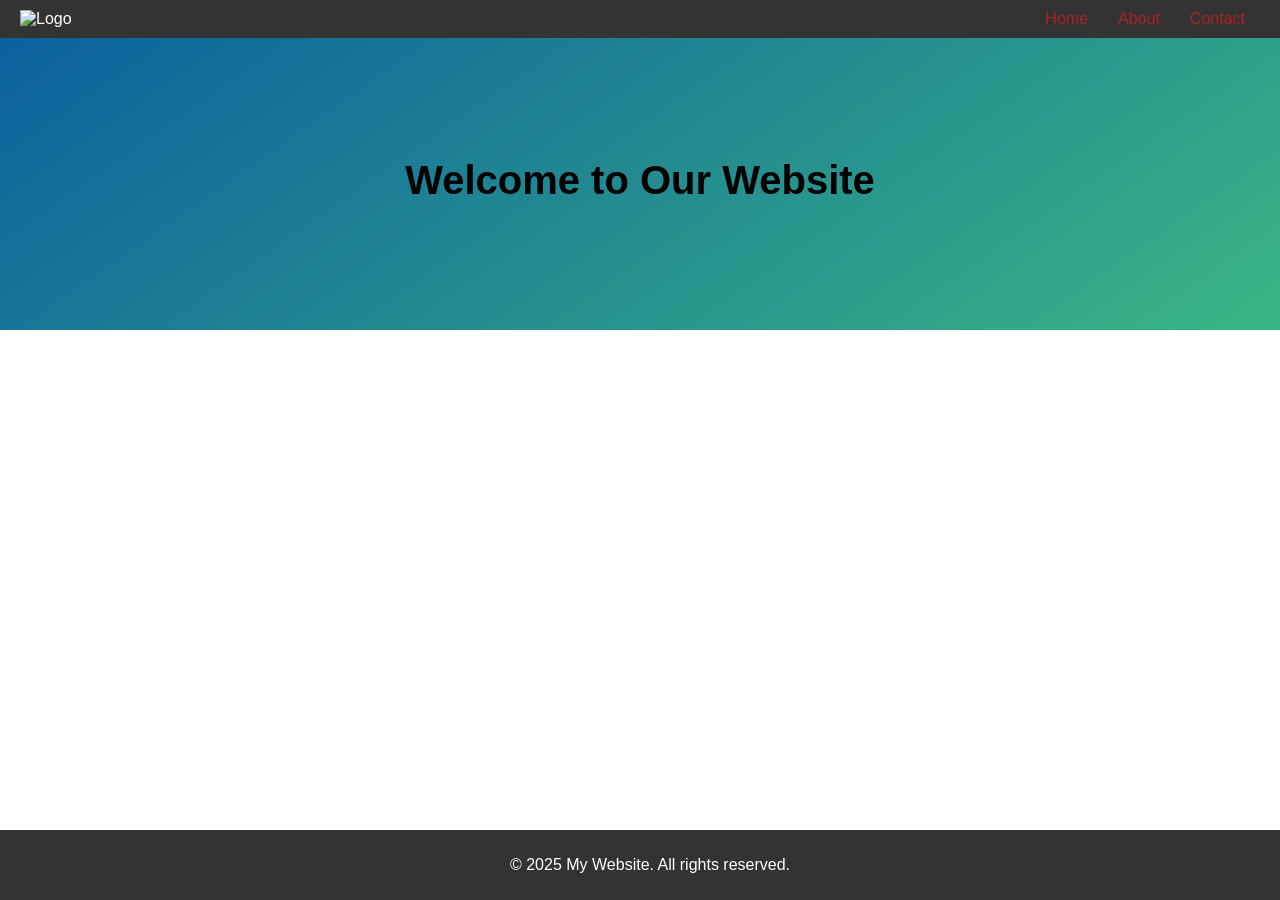
==== index.html @ 84d94f47 "Updated portfolio" ====
<!DOCTYPE html>
<html lang="en">
<head>
  <meta charset="UTF-8">
  <meta name="viewport" content="width=device-width, initial-scale=1.0">
  <title>Home Page</title>
  <link rel="icon" href="https://encrypted-tbn0.gstatic.com/images?q=tbn:ANd9GcSZ584acfWMPuHP7nRm1z5_Yt5zLmKyGrANsQ&s" type="image/png">
  <link rel="stylesheet" href="style.css">
  
</head>
<body>
  <header>
    <div class="logo">
      <img src="https://encrypted-tbn0.gstatic.com/images?q=tbn:ANd9GcQolS4VlcX3usdQuG4P78ITvFR3mfVvB48C0g&s" alt="Logo">
    </div>
    <nav>
      <ul>
        <li><a href="index.html">Home</a></li>
        <li><a href="about.html">About</a></li>
        <li><a href="contact.html">Contact</a></li>
      </ul>
    </nav>
  </header>
  
  <main>
    <h1 class="center-heading">Welcome to Our Website</h1>
  </main>
  
  <footer>
    <p>&copy; 2025 My Website. All rights reserved.</p>
  </footer>
</body>
</html>
---- style.css ----
/* General styles */
body, html {
  margin: 0;
  padding: 0;
  font-family: Arial, sans-serif;
  box-sizing: border-box;
}

header {
  display: flex;
  align-items: center;
  justify-content: space-between;
  padding: 10px 20px;
  background-color: #333;
  color: white;
}

.logo img {
  width: 50px;
  height: 50px;
}

nav ul {
  display: flex;
  list-style-type: none;
  margin: 0;
  padding: 0;
}

nav ul li {
  margin: 0 15px;
}

nav ul li a {
  color: rgb(172, 34, 34);
  text-decoration: none;
  font-size: 16px;
  transition: color 0.3s;
}

nav ul li a:hover {
  color: #f39c12;
}

main {
  text-align: center;
  padding: 100px 20px;
  background: linear-gradient(145deg, #0b619e, hsl(156, 51%, 47%));
}

.center-heading {
  font-size: 2.5rem;
  font-weight: bold;
  margin-top: 20px;
}

footer {
  text-align: center;
  padding: 10px;
  background-color: #333;
  color: white;
  position: absolute;
  width: 100%;
  bottom: 0;
}

/* About Page Specific */
#about-page {
  background-image: url('[data-uri]');
  background-size: cover;
  background-position: center;
  color: white;
  height: calc(100vh - 100px); /* Full height minus header/footer */
  display: flex;
  flex-direction: column;
  justify-content: center;
}

/* Contact Page Specific */
#contact-page {
  background-color: #e8f5e9;
  height: calc(100vh - 100px);
  display: flex;
  flex-direction: column;
  justify-content: center;
}
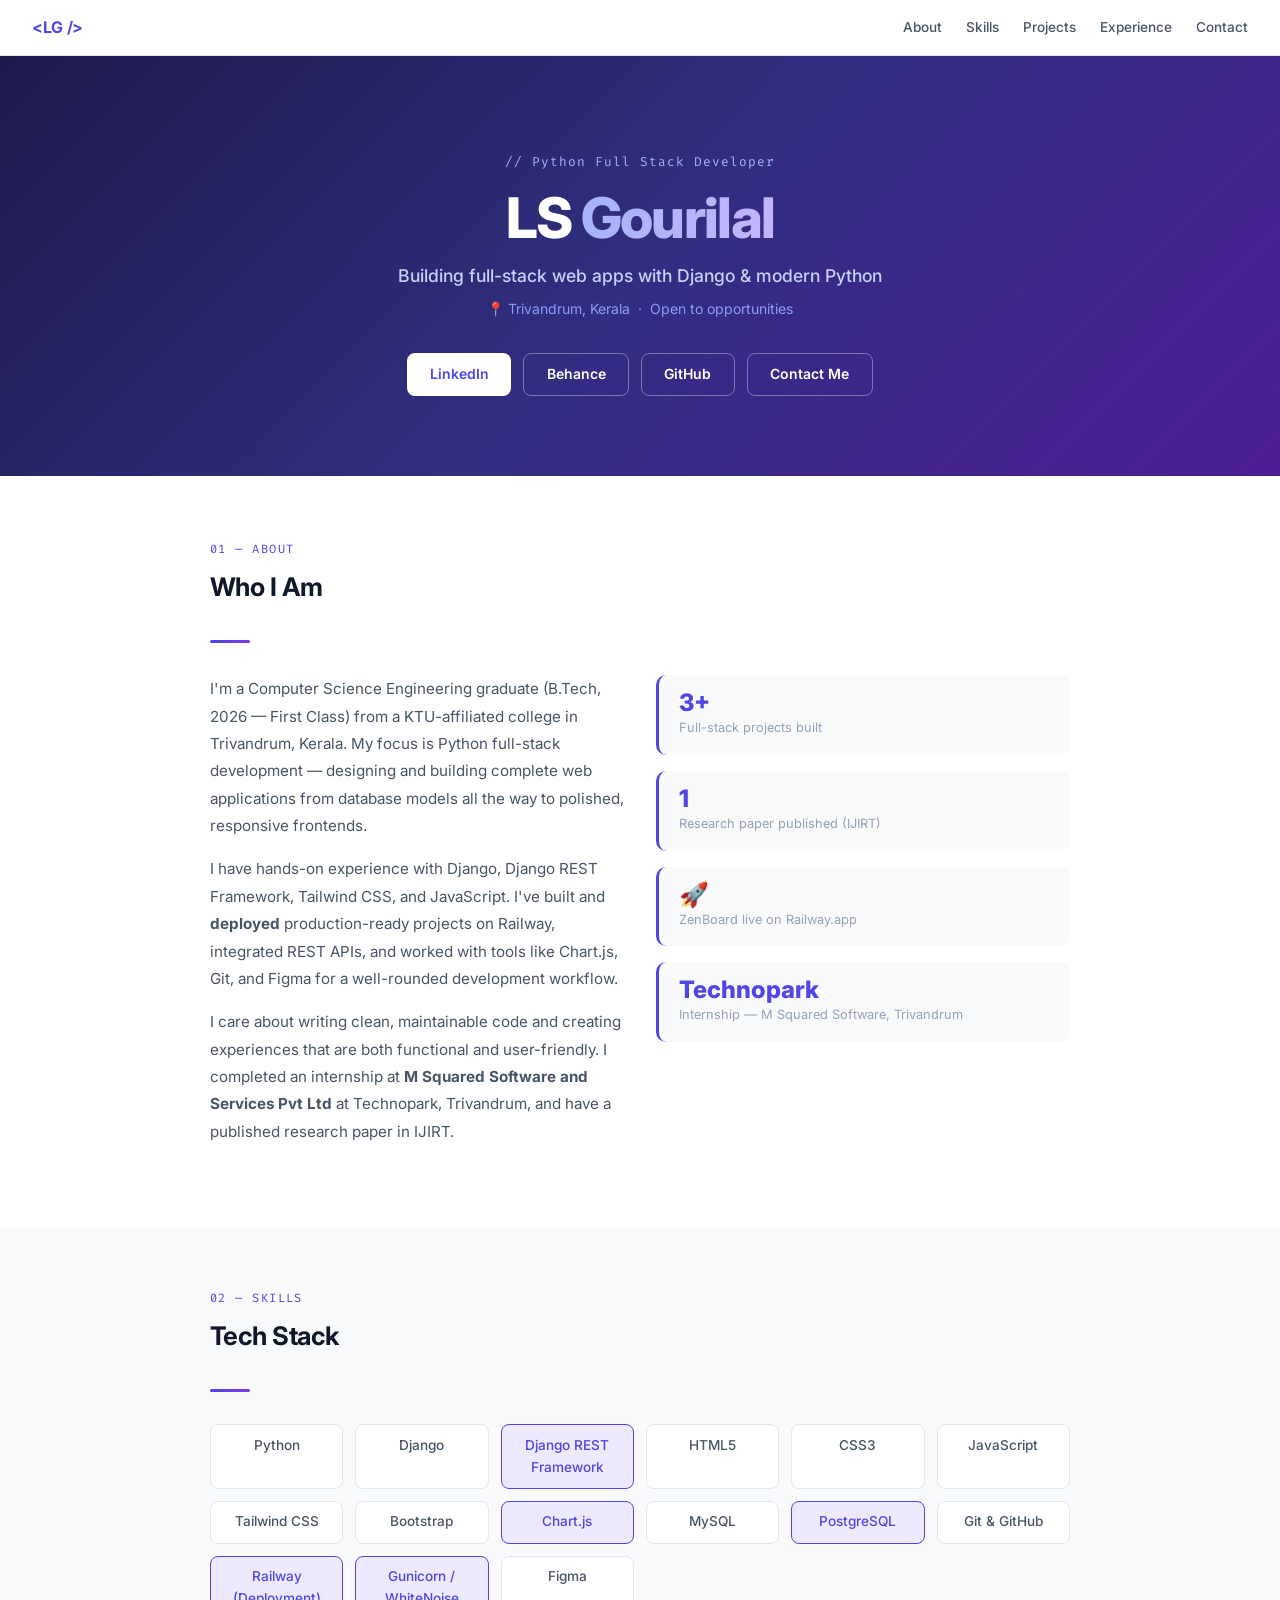
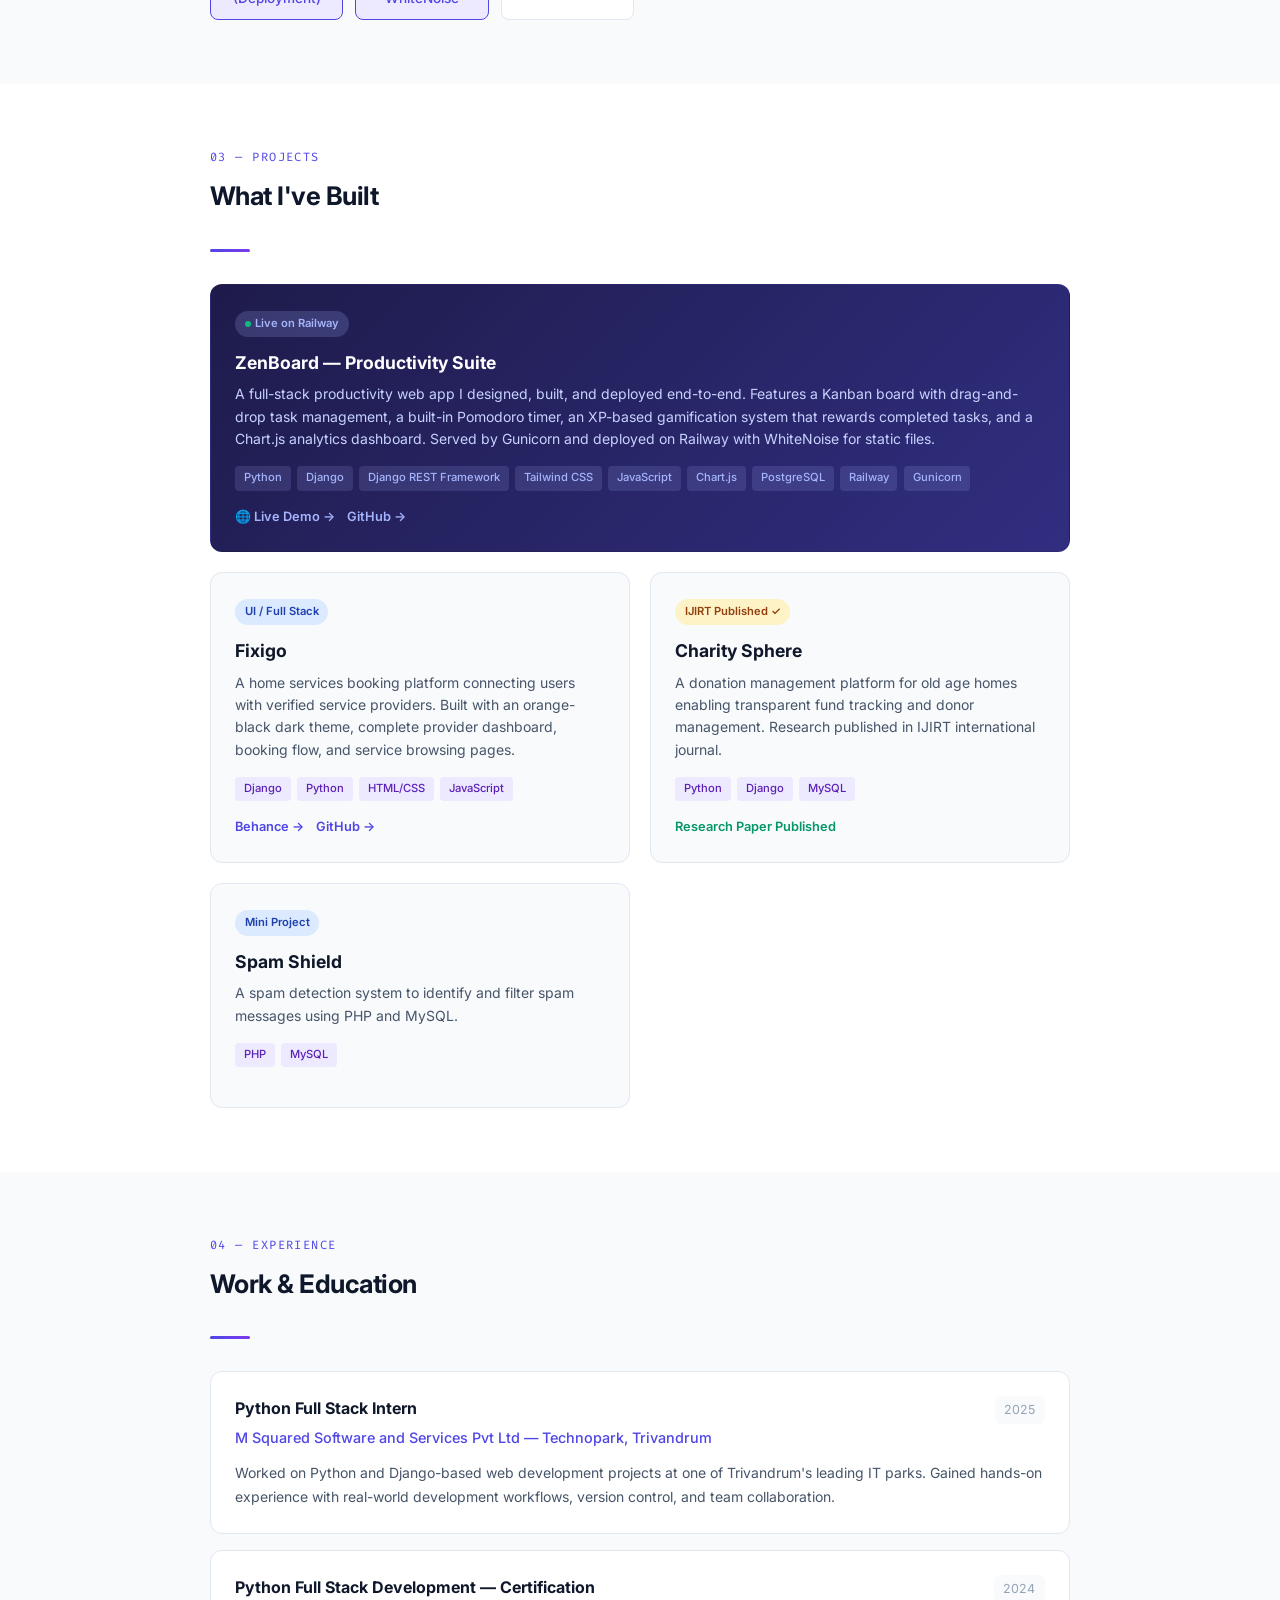
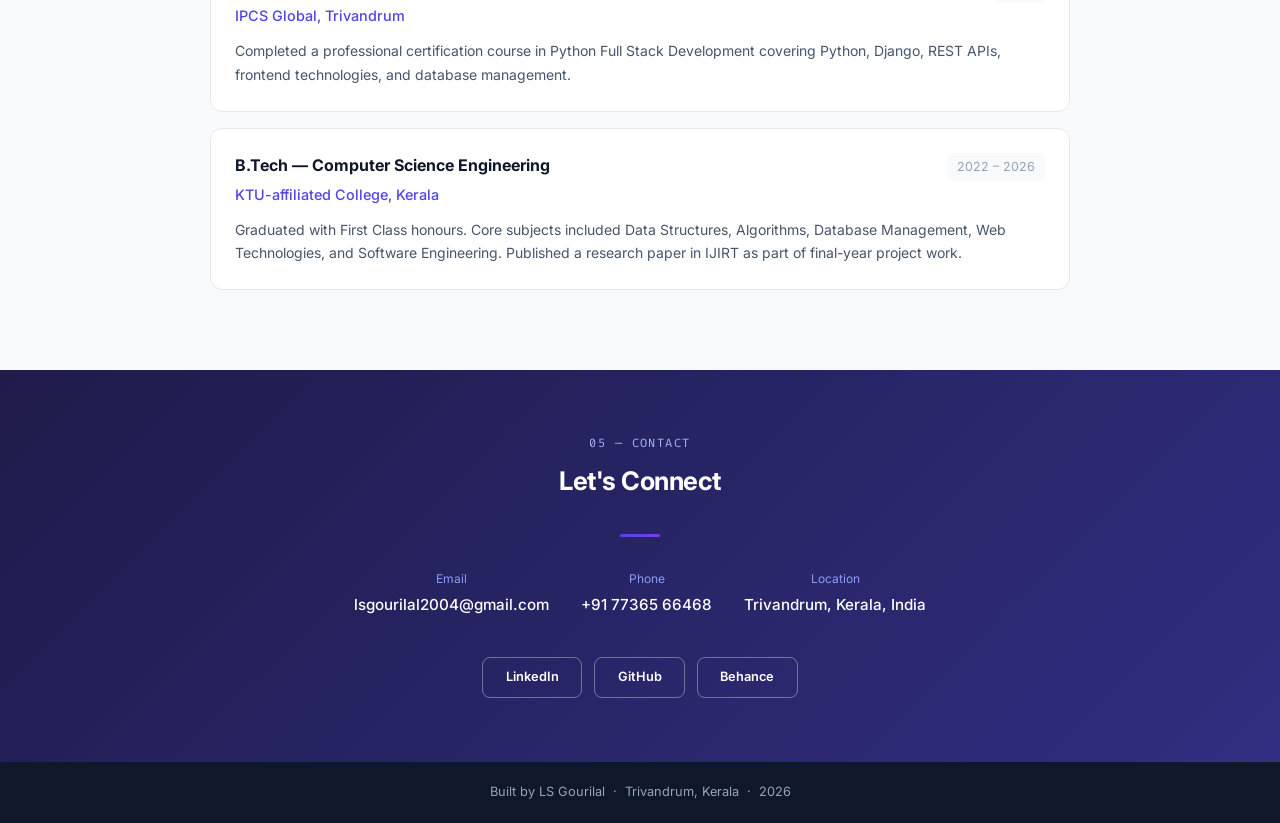
==== commit 2678e078: "Update portfolio" ====
--- a/index.html
+++ b/index.html
@@ -1,35 +1,298 @@
 <!DOCTYPE html>
 <html lang="en">
 <head>
-  <meta charset="UTF-8">
-  <meta name="viewport" content="width=device-width, initial-scale=1.0">
-  <title>Home Page</title>
-  <link rel="icon" href="https://encrypted-tbn0.gstatic.com/images?q=tbn:ANd9GcSZ584acfWMPuHP7nRm1z5_Yt5zLmKyGrANsQ&s" type="image/png">
-  <link rel="stylesheet" href="style.css">
-  
+  <meta charset="UTF-8" />
+  <meta name="viewport" content="width=device-width, initial-scale=1.0" />
+  <title>LS Gourilal — Python Full Stack Developer</title>
+  <link rel="preconnect" href="https://fonts.googleapis.com" />
+  <link href="https://fonts.googleapis.com/css2?family=Inter:wght@400;500;600;700;800&family=Fira+Code:wght@400;500&display=swap" rel="stylesheet" />
+  <style>
+    *, *::before, *::after { box-sizing: border-box; margin: 0; padding: 0; }
+    :root {
+      --ink:#0f172a;--ink-soft:#475569;--ink-mute:#94a3b8;--surface:#f8fafc;
+      --card:#ffffff;--border:#e2e8f0;--accent:#4f46e5;--accent-2:#7c3aed;
+      --green:#059669;--amber:#d97706;--tag-bg:#ede9fe;--tag-txt:#5b21b6;
+    }
+    html{scroll-behavior:smooth}
+    body{font-family:'Inter',sans-serif;background:var(--surface);color:var(--ink);line-height:1.6}
+    nav{position:sticky;top:0;z-index:50;background:rgba(255,255,255,0.9);backdrop-filter:blur(12px);border-bottom:1px solid var(--border);padding:0 2rem;display:flex;align-items:center;justify-content:space-between;height:56px}
+    .nav-brand{font-weight:700;font-size:1rem;color:var(--accent);letter-spacing:-0.02em}
+    .nav-links{display:flex;gap:1.5rem}
+    .nav-links a{font-size:0.85rem;font-weight:500;color:var(--ink-soft);text-decoration:none;transition:color 0.2s}
+    .nav-links a:hover{color:var(--accent)}
+    .hero{background:linear-gradient(135deg,#1e1b4b 0%,#312e81 50%,#4c1d95 100%);color:white;padding:6rem 2rem 5rem;text-align:center;position:relative;overflow:hidden}
+    .hero-eyebrow{font-family:'Fira Code',monospace;font-size:0.8rem;color:#a5b4fc;letter-spacing:0.08em;margin-bottom:1rem}
+    .hero h1{font-size:clamp(2.2rem,6vw,3.5rem);font-weight:800;letter-spacing:-0.03em;line-height:1.1;margin-bottom:0.75rem}
+    .hero h1 span{background:linear-gradient(90deg,#a5b4fc,#c4b5fd);-webkit-background-clip:text;-webkit-text-fill-color:transparent;background-clip:text}
+    .hero-role{font-size:1.1rem;color:#c7d2fe;margin-bottom:0.5rem;font-weight:500}
+    .hero-location{font-size:0.875rem;color:#8b9cf8;margin-bottom:2rem}
+    .hero-ctas{display:flex;justify-content:center;gap:0.75rem;flex-wrap:wrap}
+    .btn{display:inline-flex;align-items:center;padding:0.6rem 1.4rem;border-radius:8px;font-size:0.875rem;font-weight:600;text-decoration:none;transition:all 0.2s;cursor:pointer;border:none}
+    .btn-primary{background:white;color:var(--accent)}
+    .btn-outline{background:transparent;color:white;border:1.5px solid rgba(255,255,255,0.35)}
+    .btn-outline:hover{background:rgba(255,255,255,0.1)}
+    section{padding:4rem 2rem}
+    .container{max-width:860px;margin:0 auto}
+    .section-label{font-family:'Fira Code',monospace;font-size:0.75rem;color:var(--accent);letter-spacing:0.12em;text-transform:uppercase;margin-bottom:0.5rem}
+    .section-title{font-size:1.6rem;font-weight:700;color:var(--ink);margin-bottom:2rem;letter-spacing:-0.02em}
+    .divider{width:40px;height:3px;background:linear-gradient(90deg,var(--accent),var(--accent-2));border-radius:2px;margin-bottom:2rem}
+    #about{background:white}
+    .about-grid{display:grid;grid-template-columns:1fr 1fr;gap:2rem}
+    .about-text p{color:var(--ink-soft);line-height:1.8;margin-bottom:1rem;font-size:0.95rem}
+    .about-stats{display:flex;flex-direction:column;gap:1rem}
+    .stat-card{background:var(--surface);border-radius:10px;padding:1rem 1.25rem;border-left:3px solid var(--accent)}
+    .stat-card .num{font-size:1.5rem;font-weight:800;color:var(--accent);line-height:1}
+    .stat-card .label{font-size:0.8rem;color:var(--ink-mute);margin-top:0.2rem}
+    #skills{background:var(--surface)}
+    .skills-grid{display:grid;grid-template-columns:repeat(auto-fill,minmax(130px,1fr));gap:0.75rem}
+    .skill-pill{background:white;border:1px solid var(--border);border-radius:8px;padding:0.6rem 0.9rem;font-size:0.85rem;font-weight:500;color:var(--ink-soft);text-align:center}
+    .skill-pill.new{border-color:var(--accent);color:var(--accent);background:#ede9fe}
+    #projects{background:white}
+    .projects-grid{display:grid;grid-template-columns:1fr 1fr;gap:1.25rem}
+    .project-card{background:var(--surface);border:1px solid var(--border);border-radius:12px;padding:1.5rem;transition:all 0.25s}
+    .project-card:hover{border-color:var(--accent);box-shadow:0 8px 24px rgba(79,70,229,0.1);transform:translateY(-2px)}
+    .project-card.featured{grid-column:1/-1;background:linear-gradient(135deg,#1e1b4b 0%,#312e81 100%);color:white;border-color:transparent}
+    .project-badge{display:inline-flex;align-items:center;gap:0.3rem;font-size:0.7rem;font-weight:600;padding:0.25rem 0.6rem;border-radius:100px;margin-bottom:0.75rem}
+    .badge-published{background:#fef3c7;color:#92400e}
+    .badge-design{background:#dbeafe;color:#1e40af}
+    .badge-featured{background:rgba(165,180,252,0.2);color:#a5b4fc}
+    .project-title{font-size:1.1rem;font-weight:700;color:var(--ink);margin-bottom:0.4rem}
+    .featured .project-title{color:white}
+    .project-desc{font-size:0.875rem;color:var(--ink-soft);line-height:1.6;margin-bottom:1rem}
+    .featured .project-desc{color:#c7d2fe}
+    .tech-tags{display:flex;flex-wrap:wrap;gap:0.4rem;margin-bottom:1rem}
+    .tech-tag{font-size:0.7rem;font-weight:500;padding:0.2rem 0.55rem;border-radius:4px;background:var(--tag-bg);color:var(--tag-txt)}
+    .featured .tech-tag{background:rgba(165,180,252,0.15);color:#a5b4fc}
+    .project-links{display:flex;gap:0.75rem}
+    .project-link{font-size:0.8rem;font-weight:600;color:var(--accent);text-decoration:none}
+    .featured .project-link{color:#a5b4fc}
+    .live-dot{display:inline-block;width:6px;height:6px;border-radius:50%;background:#10b981;animation:pulse 2s infinite}
+    @keyframes pulse{0%,100%{opacity:1}50%{opacity:0.4}}
+    #experience{background:var(--surface)}
+    .exp-card{background:white;border:1px solid var(--border);border-radius:12px;padding:1.5rem;margin-bottom:1rem}
+    .exp-header{display:flex;justify-content:space-between;align-items:flex-start;flex-wrap:wrap;gap:0.5rem}
+    .exp-role{font-weight:700;color:var(--ink);margin-bottom:0.25rem}
+    .exp-company{font-size:0.9rem;color:var(--accent);font-weight:500}
+    .exp-period{font-size:0.78rem;color:var(--ink-mute);background:var(--surface);padding:0.25rem 0.6rem;border-radius:6px;white-space:nowrap}
+    .exp-desc{font-size:0.875rem;color:var(--ink-soft);margin-top:0.75rem;line-height:1.7}
+    #contact{background:linear-gradient(135deg,#1e1b4b 0%,#312e81 100%);color:white;text-align:center}
+    #contact .section-label{color:#a5b4fc}
+    #contact .section-title{color:white}
+    .contact-grid{display:flex;justify-content:center;gap:2rem;flex-wrap:wrap;margin-bottom:2.5rem}
+    .contact-item{display:flex;flex-direction:column;align-items:center;gap:0.25rem}
+    .contact-item .ci-label{font-size:0.75rem;color:#8b9cf8}
+    .contact-item .ci-value{font-size:0.95rem;color:white;font-weight:500;text-decoration:none}
+    .social-row{display:flex;justify-content:center;gap:0.75rem;flex-wrap:wrap}
+    footer{background:#0f172a;color:var(--ink-mute);text-align:center;padding:1.25rem;font-size:0.8rem}
+    @media(max-width:640px){.about-grid,.projects-grid{grid-template-columns:1fr}.project-card.featured{grid-column:auto}}
+  </style>
 </head>
 <body>
-  <header>
-    <div class="logo">
-      <img src="https://encrypted-tbn0.gstatic.com/images?q=tbn:ANd9GcQolS4VlcX3usdQuG4P78ITvFR3mfVvB48C0g&s" alt="Logo">
-    </div>
-    <nav>
-      <ul>
-        <li><a href="index.html">Home</a></li>
-        <li><a href="about.html">About</a></li>
-        <li><a href="contact.html">Contact</a></li>
-      </ul>
-    </nav>
-  </header>
-  
-  <main>
-    <h1 class="center-heading">Welcome to Our Website</h1>
-  </main>
-  
+
+  <nav>
+    <span class="nav-brand">&lt;LG /&gt;</span>
+    <div class="nav-links">
+      <a href="#about">About</a>
+      <a href="#skills">Skills</a>
+      <a href="#projects">Projects</a>
+      <a href="#experience">Experience</a>
+      <a href="#contact">Contact</a>
+    </div>
+  </nav>
+
+  <section class="hero">
+    <p class="hero-eyebrow">// Python Full Stack Developer</p>
+    <h1>LS <span>Gourilal</span></h1>
+    <p class="hero-role">Building full-stack web apps with Django &amp; modern Python</p>
+    <p class="hero-location">📍 Trivandrum, Kerala &nbsp;·&nbsp; Open to opportunities</p>
+    <div class="hero-ctas">
+      <a href="https://www.linkedin.com/in/gourilal-l-s-169b13311" target="_blank" class="btn btn-primary">LinkedIn</a>
+      <a href="https://www.behance.net/gallery/250802035/FIXIGO-HOME-SERVICES-BOOKING-PLATFORM" target="_blank" class="btn btn-outline">Behance</a>
+      <a href="https://github.com/lsgourilal2004-byte" target="_blank" class="btn btn-outline">GitHub</a>
+      <a href="#contact" class="btn btn-outline">Contact Me</a>
+    </div>
+  </section>
+
+  <section id="about">
+    <div class="container">
+      <p class="section-label">01 — About</p>
+      <h2 class="section-title">Who I Am</h2>
+      <div class="divider"></div>
+      <div class="about-grid">
+        <div class="about-text">
+          <p>I'm a Computer Science Engineering graduate (B.Tech, 2026 — First Class) from a KTU-affiliated college in Trivandrum, Kerala. My focus is Python full-stack development — designing and building complete web applications from database models all the way to polished, responsive frontends.</p>
+          <p>I have hands-on experience with Django, Django REST Framework, Tailwind CSS, and JavaScript. I've built and <strong>deployed</strong> production-ready projects on Railway, integrated REST APIs, and worked with tools like Chart.js, Git, and Figma for a well-rounded development workflow.</p>
+          <p>I care about writing clean, maintainable code and creating experiences that are both functional and user-friendly. I completed an internship at <strong>M Squared Software and Services Pvt Ltd</strong> at Technopark, Trivandrum, and have a published research paper in IJIRT.</p>
+        </div>
+        <div class="about-stats">
+          <div class="stat-card"><div class="num">3+</div><div class="label">Full-stack projects built</div></div>
+          <div class="stat-card"><div class="num">1</div><div class="label">Research paper published (IJIRT)</div></div>
+          <div class="stat-card"><div class="num">🚀</div><div class="label">ZenBoard live on Railway.app</div></div>
+          <div class="stat-card"><div class="num">Technopark</div><div class="label">Internship — M Squared Software, Trivandrum</div></div>
+        </div>
+      </div>
+    </div>
+  </section>
+
+  <section id="skills">
+    <div class="container">
+      <p class="section-label">02 — Skills</p>
+      <h2 class="section-title">Tech Stack</h2>
+      <div class="divider"></div>
+      <div class="skills-grid">
+        <div class="skill-pill">Python</div>
+        <div class="skill-pill">Django</div>
+        <div class="skill-pill new">Django REST Framework</div>
+        <div class="skill-pill">HTML5</div>
+        <div class="skill-pill">CSS3</div>
+        <div class="skill-pill">JavaScript</div>
+        <div class="skill-pill">Tailwind CSS</div>
+        <div class="skill-pill">Bootstrap</div>
+        <div class="skill-pill new">Chart.js</div>
+        <div class="skill-pill">MySQL</div>
+        <div class="skill-pill new">PostgreSQL</div>
+        <div class="skill-pill">Git &amp; GitHub</div>
+        <div class="skill-pill new">Railway (Deployment)</div>
+        <div class="skill-pill new">Gunicorn / WhiteNoise</div>
+        <div class="skill-pill">Figma</div>
+      </div>
+    </div>
+  </section>
+
+  <section id="projects">
+    <div class="container">
+      <p class="section-label">03 — Projects</p>
+      <h2 class="section-title">What I've Built</h2>
+      <div class="divider"></div>
+      <div class="projects-grid">
+
+        <div class="project-card featured">
+          <span class="project-badge badge-featured"><span class="live-dot"></span> Live on Railway</span>
+          <h3 class="project-title">ZenBoard — Productivity Suite</h3>
+          <p class="project-desc">A full-stack productivity web app I designed, built, and deployed end-to-end. Features a Kanban board with drag-and-drop task management, a built-in Pomodoro timer, an XP-based gamification system that rewards completed tasks, and a Chart.js analytics dashboard. Served by Gunicorn and deployed on Railway with WhiteNoise for static files.</p>
+          <div class="tech-tags">
+            <span class="tech-tag">Python</span><span class="tech-tag">Django</span>
+            <span class="tech-tag">Django REST Framework</span><span class="tech-tag">Tailwind CSS</span>
+            <span class="tech-tag">JavaScript</span><span class="tech-tag">Chart.js</span>
+            <span class="tech-tag">PostgreSQL</span><span class="tech-tag">Railway</span><span class="tech-tag">Gunicorn</span>
+          </div>
+          <div class="project-links">
+            <a href="https://web-production-08a6d5.up.railway.app" target="_blank" class="project-link">🌐 Live Demo →</a>
+            <a href="https://github.com/lsgourilal2004-byte" target="_blank" class="project-link">GitHub →</a>
+          </div>
+        </div>
+
+        <div class="project-card">
+          <span class="project-badge badge-design">UI / Full Stack</span>
+          <h3 class="project-title">Fixigo</h3>
+          <p class="project-desc">A home services booking platform connecting users with verified service providers. Built with an orange-black dark theme, complete provider dashboard, booking flow, and service browsing pages.</p>
+          <div class="tech-tags">
+            <span class="tech-tag">Django</span><span class="tech-tag">Python</span>
+            <span class="tech-tag">HTML/CSS</span><span class="tech-tag">JavaScript</span>
+          </div>
+          <div class="project-links">
+            <a href="https://www.behance.net/gallery/250802035/FIXIGO-HOME-SERVICES-BOOKING-PLATFORM" target="_blank" class="project-link">Behance →</a>
+            <a href="https://github.com/lsgourilal2004-byte/FIXIGO---FULL-STACK-SERVICE-BOOKING-AND-MANAGEMENT-PLATFORM" target="_blank" class="project-link">GitHub →</a>
+          </div>
+        </div>
+
+        <div class="project-card">
+          <span class="project-badge badge-published">IJIRT Published ✓</span>
+          <h3 class="project-title">Charity Sphere</h3>
+          <p class="project-desc">A donation management platform for old age homes enabling transparent fund tracking and donor management. Research published in IJIRT international journal.</p>
+          <div class="tech-tags">
+            <span class="tech-tag">Python</span><span class="tech-tag">Django</span><span class="tech-tag">MySQL</span>
+          </div>
+          <div class="project-links">
+            <span style="font-size:0.8rem;color:#059669;font-weight:600;">Research Paper Published</span>
+          </div>
+        </div>
+
+        <div class="project-card">
+          <span class="project-badge badge-design">Mini Project</span>
+          <h3 class="project-title">Spam Shield</h3>
+          <p class="project-desc">A spam detection system to identify and filter spam messages using PHP and MySQL.</p>
+          <div class="tech-tags">
+            <span class="tech-tag">PHP</span><span class="tech-tag">MySQL</span>
+          </div>
+        </div>
+
+      </div>
+    </div>
+  </section>
+
+  <section id="experience">
+    <div class="container">
+      <p class="section-label">04 — Experience</p>
+      <h2 class="section-title">Work &amp; Education</h2>
+      <div class="divider"></div>
+
+      <div class="exp-card">
+        <div class="exp-header">
+          <div>
+            <div class="exp-role">Python Full Stack Intern</div>
+            <div class="exp-company">M Squared Software and Services Pvt Ltd — Technopark, Trivandrum</div>
+          </div>
+          <span class="exp-period">2025</span>
+        </div>
+        <p class="exp-desc">Worked on Python and Django-based web development projects at one of Trivandrum's leading IT parks. Gained hands-on experience with real-world development workflows, version control, and team collaboration.</p>
+      </div>
+
+      <div class="exp-card">
+        <div class="exp-header">
+          <div>
+            <div class="exp-role">Python Full Stack Development — Certification</div>
+            <div class="exp-company">IPCS Global, Trivandrum</div>
+          </div>
+          <span class="exp-period">2024</span>
+        </div>
+        <p class="exp-desc">Completed a professional certification course in Python Full Stack Development covering Python, Django, REST APIs, frontend technologies, and database management.</p>
+      </div>
+
+      <div class="exp-card">
+        <div class="exp-header">
+          <div>
+            <div class="exp-role">B.Tech — Computer Science Engineering</div>
+            <div class="exp-company">KTU-affiliated College, Kerala</div>
+          </div>
+          <span class="exp-period">2022 – 2026</span>
+        </div>
+        <p class="exp-desc">Graduated with First Class honours. Core subjects included Data Structures, Algorithms, Database Management, Web Technologies, and Software Engineering. Published a research paper in IJIRT as part of final-year project work.</p>
+      </div>
+
+    </div>
+  </section>
+
+  <section id="contact">
+    <div class="container">
+      <p class="section-label">05 — Contact</p>
+      <h2 class="section-title">Let's Connect</h2>
+      <div class="divider" style="margin:0 auto 2rem"></div>
+      <div class="contact-grid">
+        <div class="contact-item">
+          <span class="ci-label">Email</span>
+          <a href="mailto:lsgourilal2004@gmail.com" class="ci-value">lsgourilal2004@gmail.com</a>
+        </div>
+        <div class="contact-item">
+          <span class="ci-label">Phone</span>
+          <a href="tel:+917736566468" class="ci-value">+91 77365 66468</a>
+        </div>
+        <div class="contact-item">
+          <span class="ci-label">Location</span>
+          <span class="ci-value">Trivandrum, Kerala, India</span>
+        </div>
+      </div>
+      <div class="social-row">
+        <a href="https://www.linkedin.com/in/gourilal-l-s-169b13311" target="_blank" class="btn btn-outline" style="font-size:0.8rem">LinkedIn</a>
+        <a href="https://github.com/lsgourilal2004-byte" target="_blank" class="btn btn-outline" style="font-size:0.8rem">GitHub</a>
+        <a href="https://www.behance.net/gallery/250802035/FIXIGO-HOME-SERVICES-BOOKING-PLATFORM" target="_blank" class="btn btn-outline" style="font-size:0.8rem">Behance</a>
+      </div>
+    </div>
+  </section>
+
   <footer>
-    <p>&copy; 2025 My Website. All rights reserved.</p>
+    <p>Built by LS Gourilal &nbsp;·&nbsp; Trivandrum, Kerala &nbsp;·&nbsp; 2026</p>
   </footer>
+
 </body>
-</html>
-
-
+</html>
